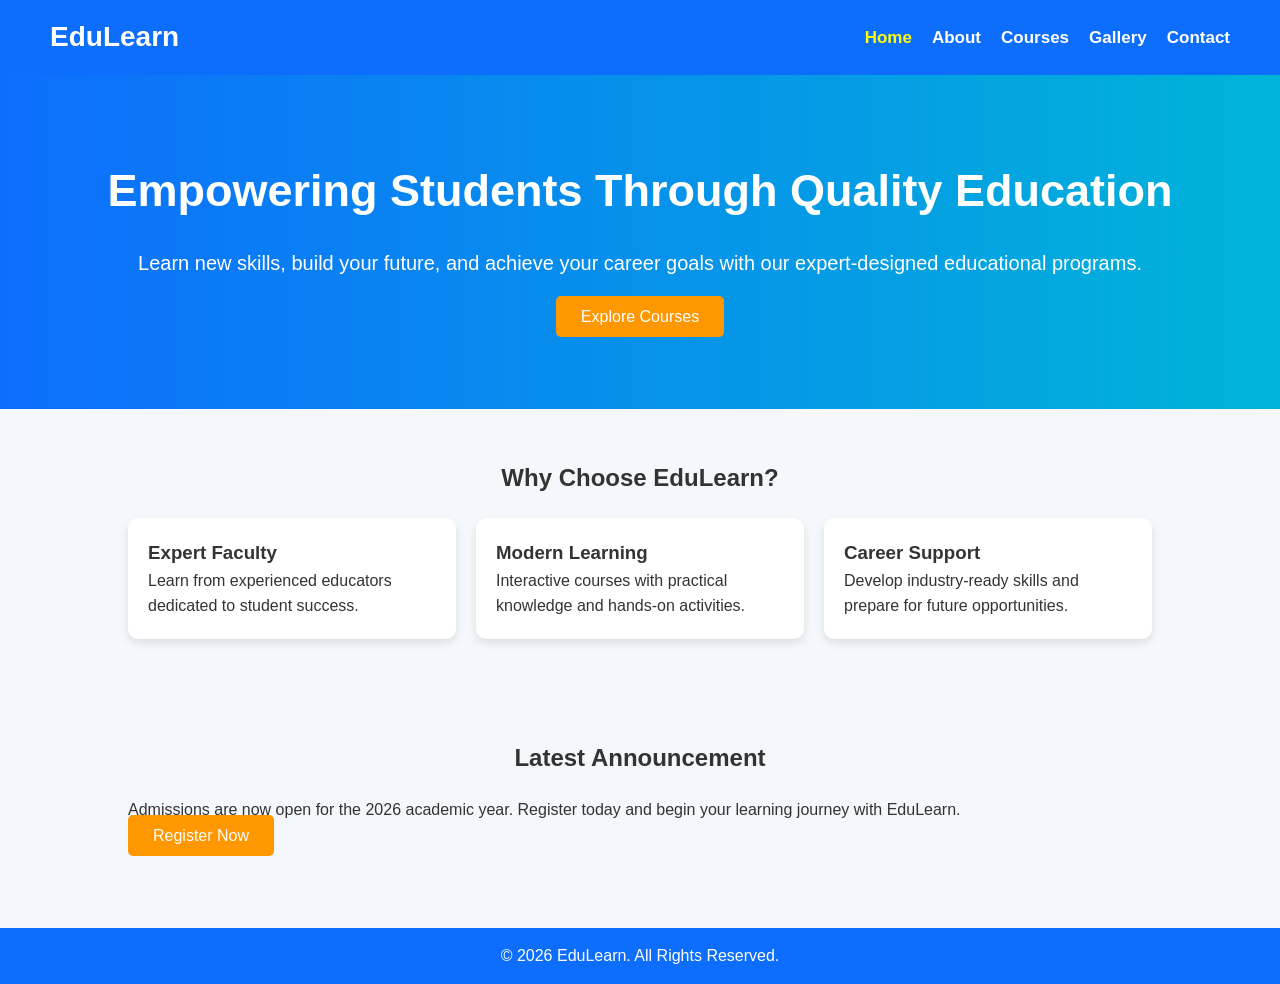
==== index.html @ 8d463776 "Add files via upload" ====
<!DOCTYPE html>
<html lang="en">
<head>
    <meta charset="UTF-8">
    <meta name="viewport" content="width=device-width, initial-scale=1.0">

    <title>EduLearn | Education Website</title>

    <meta name="description" content="EduLearn is an educational platform offering quality courses, expert faculty, and learning resources for students.">
    <meta name="keywords" content="education, courses, online learning, students, university, study">
    <meta name="author" content="Your Name">

    <link rel="stylesheet" href="style.css">
</head>

<body>

<header>
    <nav class="navbar">
        <div class="logo">EduLearn</div>

        <ul class="nav-links">
            <li><a href="index.html" class="active">Home</a></li>
            <li><a href="about.html">About</a></li>
            <li><a href="courses.html">Courses</a></li>
            <li><a href="gallery.html">Gallery</a></li>
            <li><a href="contact.html">Contact</a></li>
        </ul>
    </nav>
</header>

<section class="hero">
    <div class="hero-content">
        <h1>Empowering Students Through Quality Education</h1>

        <p>
            Learn new skills, build your future, and achieve your career goals
            with our expert-designed educational programs.
        </p>

        <a href="courses.html" class="btn">Explore Courses</a>
    </div>
</section>

<section class="features">

    <h2>Why Choose EduLearn?</h2>

    <div class="cards">

        <div class="card">
            <h3>Expert Faculty</h3>
            <p>Learn from experienced educators dedicated to student success.</p>
        </div>

        <div class="card">
            <h3>Modern Learning</h3>
            <p>Interactive courses with practical knowledge and hands-on activities.</p>
        </div>

        <div class="card">
            <h3>Career Support</h3>
            <p>Develop industry-ready skills and prepare for future opportunities.</p>
        </div>

    </div>

</section>

<section class="announcement">

    <h2>Latest Announcement</h2>

    <p>
        Admissions are now open for the 2026 academic year. Register today and
        begin your learning journey with EduLearn.
    </p>

    <a href="contact.html" class="btn">Register Now</a>

</section>

<footer>

    <p>&copy; 2026 EduLearn. All Rights Reserved.</p>

</footer>

<script src="script.js"></script>

</body>
</html>
---- style.css ----
/* Reset */
*{
    margin:0;
    padding:0;
    box-sizing:border-box;
    font-family:Arial, Helvetica, sans-serif;
}

/* Body */
body{
    background:#f4f7fb;
    color:#333;
    line-height:1.6;
}

/* Navigation */
.navbar{
    background:#0d6efd;
    color:white;
    display:flex;
    justify-content:space-between;
    align-items:center;
    padding:15px 50px;
}

.logo{
    font-size:28px;
    font-weight:bold;
}

.nav-links{
    display:flex;
    list-style:none;
}

.nav-links li{
    margin-left:20px;
}

.nav-links a{
    color:white;
    text-decoration:none;
    font-size:17px;
    font-weight:bold;
}

.nav-links a:hover,
.nav-links .active{
    color:yellow;
}

/* Hero Section */
.hero{
    text-align:center;
    padding:80px 20px;
    background:linear-gradient(to right,#0d6efd,#00b4d8);
    color:white;
}

.hero h1{
    font-size:45px;
    margin-bottom:20px;
}

.hero p{
    font-size:20px;
    margin-bottom:25px;
}

/* Button */
.btn,
button{
    background:#ff9800;
    color:white;
    border:none;
    padding:12px 25px;
    border-radius:5px;
    cursor:pointer;
    text-decoration:none;
    font-size:16px;
}

.btn:hover,
button:hover{
    background:#e68900;
}

/* Sections */
section{
    padding:50px 10%;
}

h1,h2{
    text-align:center;
    margin-bottom:20px;
}

/* Cards */
.cards{
    display:grid;
    grid-template-columns:repeat(auto-fit,minmax(250px,1fr));
    gap:20px;
}

.card{
    background:white;
    padding:20px;
    border-radius:10px;
    box-shadow:0 4px 10px rgba(0,0,0,0.1);
    transition:0.3s;
}

.card:hover{
    transform:translateY(-8px);
}

/* Gallery */
.gallery-grid{
    display:grid;
    grid-template-columns:repeat(auto-fit,minmax(250px,1fr));
    gap:20px;
}

.gallery-item img{
    width:100%;
    height:220px;
    object-fit:cover;
    border-radius:10px;
}

.gallery-item h3{
    text-align:center;
    margin-top:10px;
}

/* Contact Form */
form{
    max-width:600px;
    margin:auto;
    background:white;
    padding:25px;
    border-radius:10px;
    box-shadow:0 4px 10px rgba(0,0,0,0.1);
}

label{
    display:block;
    margin-top:15px;
}

input,
textarea{
    width:100%;
    padding:10px;
    margin-top:5px;
    border:1px solid #ccc;
    border-radius:5px;
}

.contact-details{
    text-align:center;
    margin-top:30px;
}

/* Footer */
footer{
    background:#0d6efd;
    color:white;
    text-align:center;
    padding:15px;
    margin-top:30px;
}

/* Responsive */
@media(max-width:768px){

.navbar{
    flex-direction:column;
}

.nav-links{
    flex-direction:column;
    text-align:center;
}

.nav-links li{
    margin:10px 0;
}

.hero h1{
    font-size:30px;
}

.hero p{
    font-size:17px;
}

}
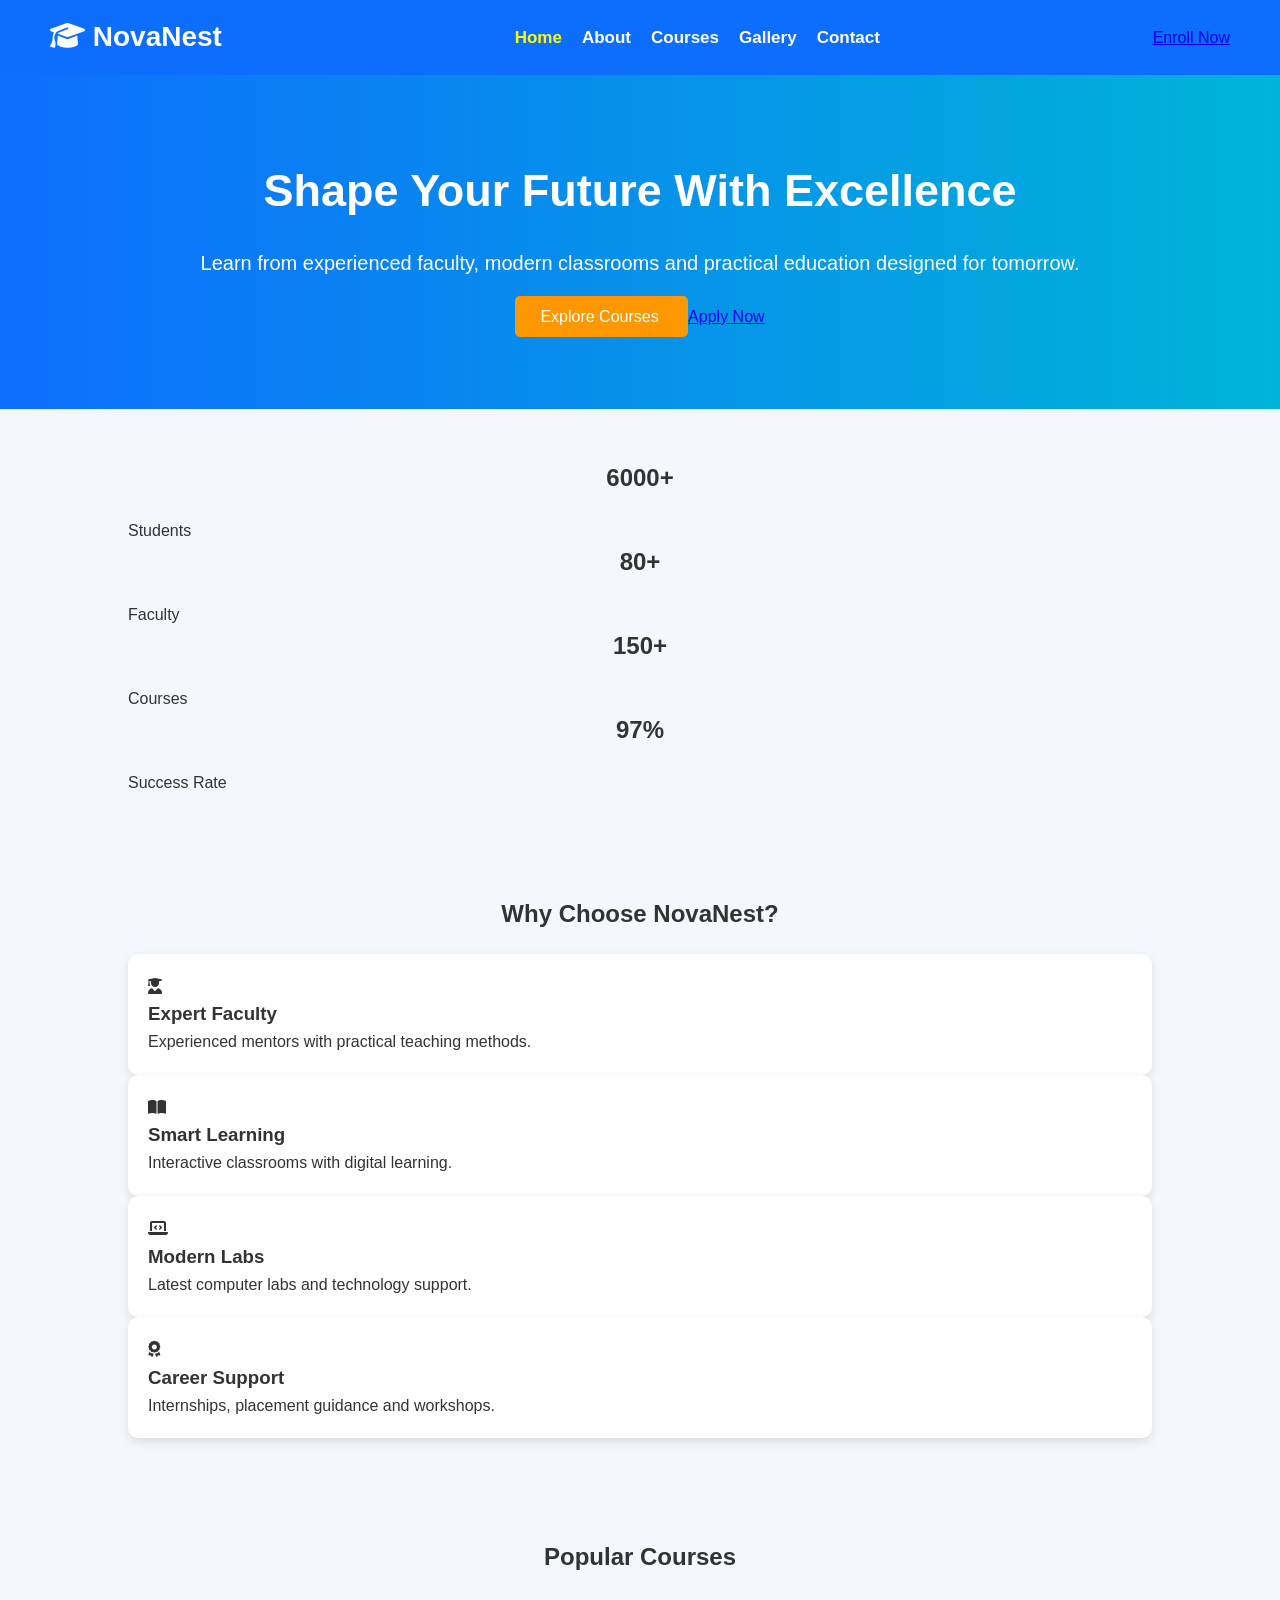
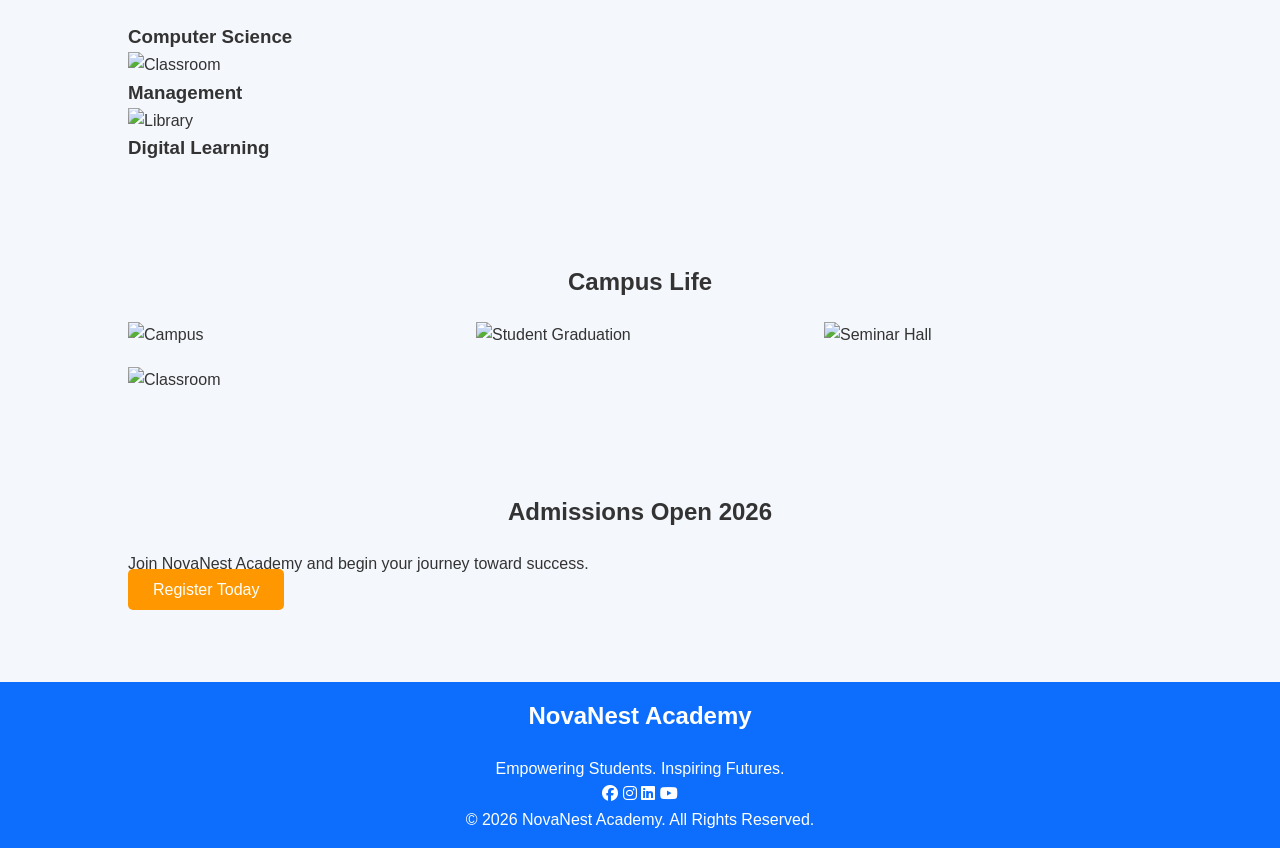
==== commit f9f44e8a: "Revamp index.html for NovaNest Academy" ====
--- a/index.html
+++ b/index.html
@@ -1,92 +1,202 @@
 <!DOCTYPE html>
 <html lang="en">
 <head>
-    <meta charset="UTF-8">
-    <meta name="viewport" content="width=device-width, initial-scale=1.0">
-
-    <title>EduLearn | Education Website</title>
-
-    <meta name="description" content="EduLearn is an educational platform offering quality courses, expert faculty, and learning resources for students.">
-    <meta name="keywords" content="education, courses, online learning, students, university, study">
-    <meta name="author" content="Your Name">
-
-    <link rel="stylesheet" href="style.css">
+<meta charset="UTF-8">
+<meta name="viewport" content="width=device-width, initial-scale=1.0">
+
+<title>NovaNest Academy | Shape Your Future</title>
+
+<link rel="stylesheet" href="style.css">
+
+<link href="https://fonts.googleapis.com/css2?family=Poppins:wght@300;400;500;600;700&display=swap" rel="stylesheet">
+
+<link rel="stylesheet" href="https://cdnjs.cloudflare.com/ajax/libs/font-awesome/6.6.0/css/all.min.css">
 </head>
 
 <body>
 
 <header>
-    <nav class="navbar">
-        <div class="logo">EduLearn</div>
-
-        <ul class="nav-links">
-            <li><a href="index.html" class="active">Home</a></li>
-            <li><a href="about.html">About</a></li>
-            <li><a href="courses.html">Courses</a></li>
-            <li><a href="gallery.html">Gallery</a></li>
-            <li><a href="contact.html">Contact</a></li>
-        </ul>
-    </nav>
+<nav class="navbar">
+
+<div class="logo">
+<i class="fa-solid fa-graduation-cap"></i>
+NovaNest
+</div>
+
+<ul class="nav-links">
+<li><a href="index.html" class="active">Home</a></li>
+<li><a href="about.html">About</a></li>
+<li><a href="courses.html">Courses</a></li>
+<li><a href="gallery.html">Gallery</a></li>
+<li><a href="contact.html">Contact</a></li>
+</ul>
+
+<a href="contact.html" class="btn-nav">Enroll Now</a>
+
+</nav>
 </header>
 
 <section class="hero">
-    <div class="hero-content">
-        <h1>Empowering Students Through Quality Education</h1>
-
-        <p>
-            Learn new skills, build your future, and achieve your career goals
-            with our expert-designed educational programs.
-        </p>
-
-        <a href="courses.html" class="btn">Explore Courses</a>
-    </div>
+
+<div class="overlay"></div>
+
+<div class="hero-content">
+
+<h1>Shape Your Future With Excellence</h1>
+
+<p>
+Learn from experienced faculty, modern classrooms and practical education designed for tomorrow.
+</p>
+
+<div class="hero-buttons">
+
+<a href="courses.html" class="btn">
+Explore Courses
+</a>
+
+<a href="contact.html" class="btn2">
+Apply Now
+</a>
+
+</div>
+
+</div>
+
+</section>
+
+<section class="stats">
+
+<div class="stat-box">
+<h2>6000+</h2>
+<p>Students</p>
+</div>
+
+<div class="stat-box">
+<h2>80+</h2>
+<p>Faculty</p>
+</div>
+
+<div class="stat-box">
+<h2>150+</h2>
+<p>Courses</p>
+</div>
+
+<div class="stat-box">
+<h2>97%</h2>
+<p>Success Rate</p>
+</div>
+
 </section>
 
 <section class="features">
 
-    <h2>Why Choose EduLearn?</h2>
-
-    <div class="cards">
-
-        <div class="card">
-            <h3>Expert Faculty</h3>
-            <p>Learn from experienced educators dedicated to student success.</p>
-        </div>
-
-        <div class="card">
-            <h3>Modern Learning</h3>
-            <p>Interactive courses with practical knowledge and hands-on activities.</p>
-        </div>
-
-        <div class="card">
-            <h3>Career Support</h3>
-            <p>Develop industry-ready skills and prepare for future opportunities.</p>
-        </div>
-
-    </div>
-
-</section>
-
-<section class="announcement">
-
-    <h2>Latest Announcement</h2>
-
-    <p>
-        Admissions are now open for the 2026 academic year. Register today and
-        begin your learning journey with EduLearn.
-    </p>
-
-    <a href="contact.html" class="btn">Register Now</a>
+<h2>Why Choose NovaNest?</h2>
+
+<div class="feature-container">
+
+<div class="card">
+<i class="fa-solid fa-user-graduate"></i>
+<h3>Expert Faculty</h3>
+<p>Experienced mentors with practical teaching methods.</p>
+</div>
+
+<div class="card">
+<i class="fa-solid fa-book-open"></i>
+<h3>Smart Learning</h3>
+<p>Interactive classrooms with digital learning.</p>
+</div>
+
+<div class="card">
+<i class="fa-solid fa-laptop-code"></i>
+<h3>Modern Labs</h3>
+<p>Latest computer labs and technology support.</p>
+</div>
+
+<div class="card">
+<i class="fa-solid fa-award"></i>
+<h3>Career Support</h3>
+<p>Internships, placement guidance and workshops.</p>
+</div>
+
+</div>
+
+</section>
+
+<section class="popular">
+
+<h2>Popular Courses</h2>
+
+<div class="course-container">
+
+<div class="course-card">
+<img src="images/computer-lab.avif" alt="">
+<h3>Computer Science</h3>
+</div>
+
+<div class="course-card">
+<img src="images/classroom.jpg" alt="Classroom">
+<h3>Management</h3>
+</div>
+
+<div class="course-card">
+<img src="images/library.avif" alt="Library">
+<h3>Digital Learning</h3>
+</div>
+
+</div>
+
+</section>
+
+<section class="gallery-preview">
+
+<h2>Campus Life</h2>
+
+<div class="gallery-grid">
+
+<img src="images/campus.jpg" alt="Campus">
+<img src="images/student-graduation.jpg" alt="Student Graduation">
+<img src="images/seminar-hall.webp" alt="Seminar Hall">
+<img src="images/classroom.jpg" alt="Classroom">
+
+</div>
+
+</section>
+
+<section class="cta">
+
+<h2>Admissions Open 2026</h2>
+
+<p>Join NovaNest Academy and begin your journey toward success.</p>
+
+<a href="contact.html" class="btn">
+Register Today
+</a>
 
 </section>
 
 <footer>
 
-    <p>&copy; 2026 EduLearn. All Rights Reserved.</p>
+<h2>NovaNest Academy</h2>
+
+<p>Empowering Students. Inspiring Futures.</p>
+
+<div class="social">
+
+<i class="fab fa-facebook"></i>
+
+<i class="fab fa-instagram"></i>
+
+<i class="fab fa-linkedin"></i>
+
+<i class="fab fa-youtube"></i>
+
+</div>
+
+<p>© 2026 NovaNest Academy. All Rights Reserved.</p>
 
 </footer>
 
 <script src="script.js"></script>
 
 </body>
-</html>+</html>
